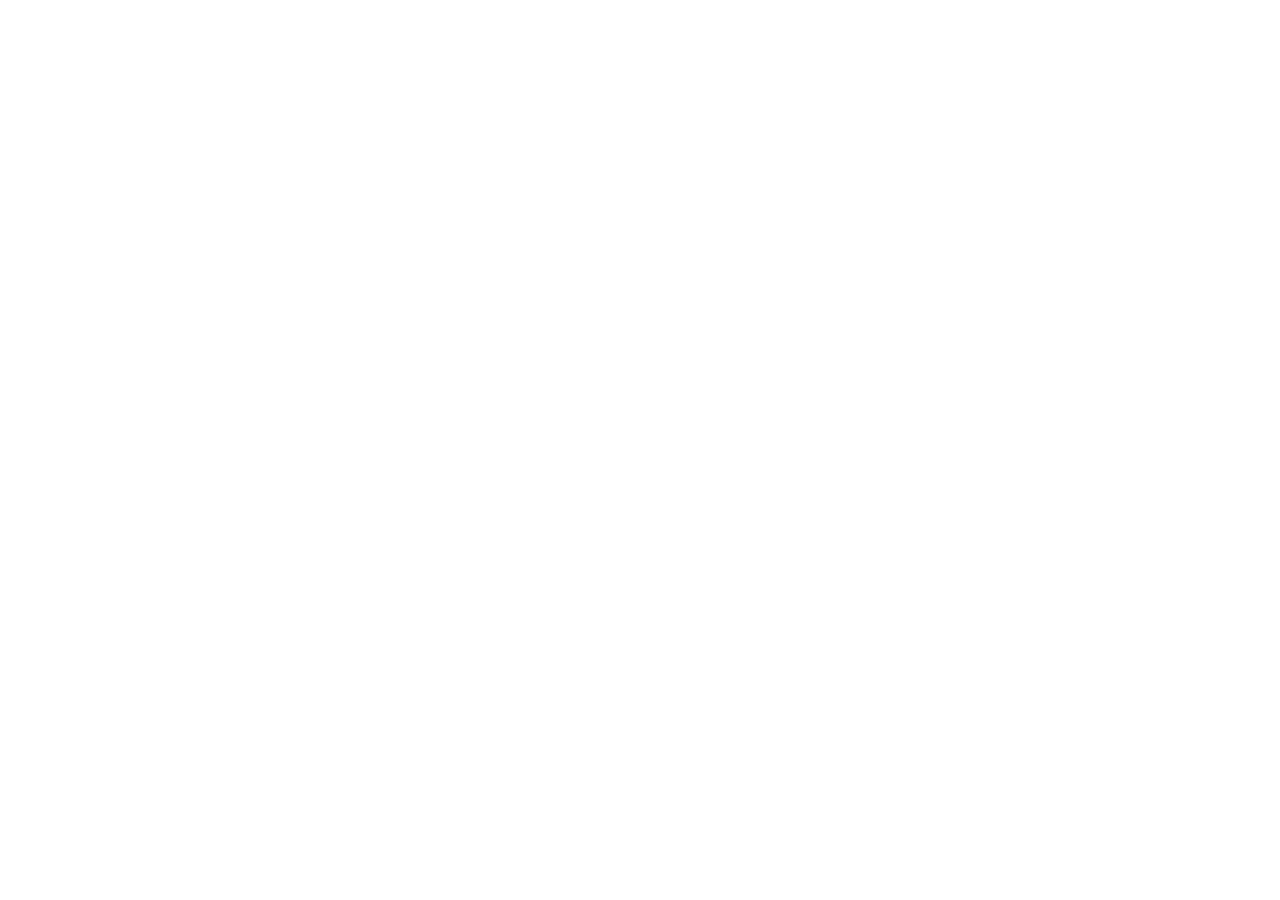
==== index.html @ 98192bcb "Redirect redpentools.customtools.app to https://apps.customtools.app/red-pen-tools/ Co-Authored-By: " ====
<!doctype html><html lang="en"><head><meta charset="utf-8"><meta name="viewport" content="width=device-width,initial-scale=1"><title>Red Pen Tools</title>
<script>(function(){var p=location.pathname.replace(/^\/+/,"");location.replace("https://apps.customtools.app/red-pen-tools/"+p+location.search+location.hash);})();</script>
<meta http-equiv="refresh" content="0; url=https://apps.customtools.app/red-pen-tools/"><link rel="canonical" href="https://apps.customtools.app/red-pen-tools/"></head>
<body style="font-family:-apple-system,system-ui,sans-serif;background:#0b0b10;color:#eee;padding:24px"><p>Red Pen Tools has moved to <a style="color:#7cf" href="https://apps.customtools.app/red-pen-tools/">https://apps.customtools.app/red-pen-tools/</a>.</p><p>Built by CustomTools.App &middot; customtools.app</p></body></html>
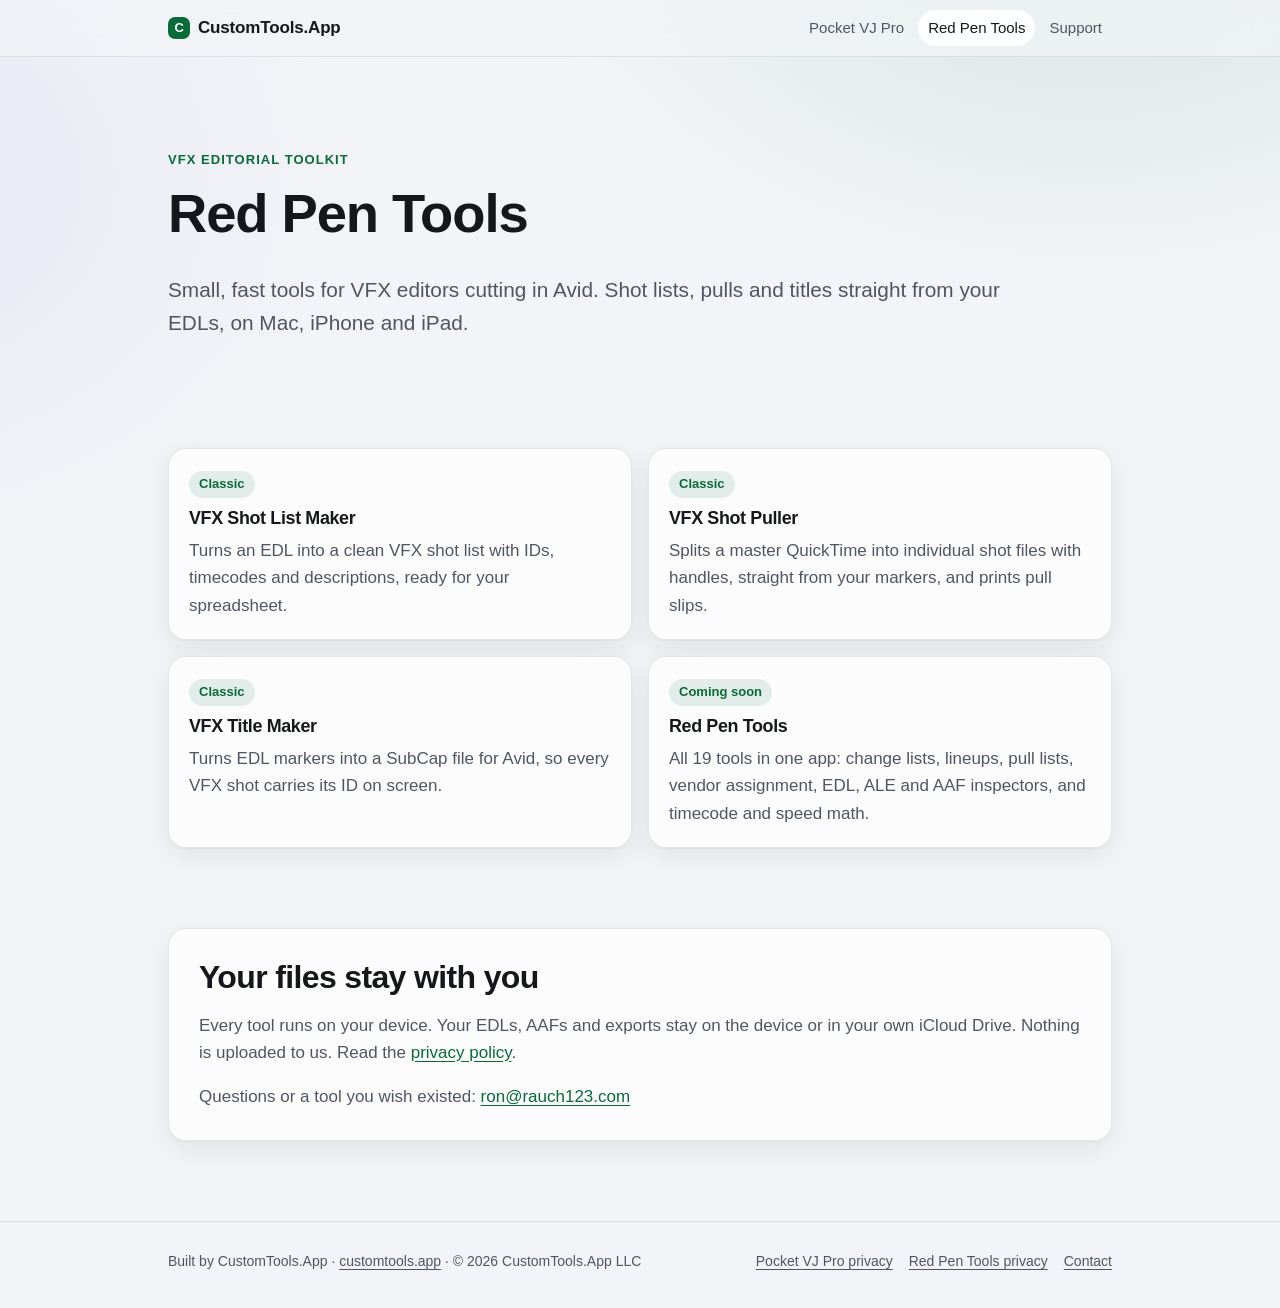
==== commit 12ca4be8: "Own site at redpentools.customtools.app (content moved from apps.customtools.app/red-pen-tools) Co-A" ====
--- a/index.html
+++ b/index.html
@@ -1,4 +1,70 @@
-<!doctype html><html lang="en"><head><meta charset="utf-8"><meta name="viewport" content="width=device-width,initial-scale=1"><title>Red Pen Tools</title>
-<script>(function(){var p=location.pathname.replace(/^\/+/,"");location.replace("https://apps.customtools.app/red-pen-tools/"+p+location.search+location.hash);})();</script>
-<meta http-equiv="refresh" content="0; url=https://apps.customtools.app/red-pen-tools/"><link rel="canonical" href="https://apps.customtools.app/red-pen-tools/"></head>
-<body style="font-family:-apple-system,system-ui,sans-serif;background:#0b0b10;color:#eee;padding:24px"><p>Red Pen Tools has moved to <a style="color:#7cf" href="https://apps.customtools.app/red-pen-tools/">https://apps.customtools.app/red-pen-tools/</a>.</p><p>Built by CustomTools.App &middot; customtools.app</p></body></html>
+<!doctype html>
+<html lang="en">
+<head>
+<meta charset="utf-8">
+<meta name="viewport" content="width=device-width, initial-scale=1, viewport-fit=cover">
+<title>Red Pen Tools · VFX editorial toolkit</title>
+<meta name="description" content="Red Pen Tools: VFX Shot List Maker, VFX Shot Puller, VFX Title Maker, and Red Pen Tools with all 19 tools for VFX editors working in Avid.">
+<link rel="canonical" href="https://redpentools.customtools.app/">
+<meta name="theme-color" content="#f3f4f7" media="(prefers-color-scheme: light)">
+<meta name="theme-color" content="#0b0c10" media="(prefers-color-scheme: dark)">
+<meta property="og:title" content="Red Pen Tools · VFX editorial toolkit">
+<meta property="og:description" content="Red Pen Tools: VFX Shot List Maker, VFX Shot Puller, VFX Title Maker, and Red Pen Tools with all 19 tools for VFX editors working in Avid.">
+<meta property="og:url" content="https://redpentools.customtools.app/">
+<meta property="og:type" content="website">
+<link rel="icon" href="assets/favicon.svg" type="image/svg+xml">
+<link rel="stylesheet" href="assets/site.css">
+</head>
+<body>
+<header class="site-header">
+  <div class="wrap">
+    <a class="brand" href="https://apps.customtools.app/"><span class="brand-mark" aria-hidden="true">C</span>CustomTools.App</a>
+    <nav class="site-nav" aria-label="Main">
+      <a href="https://pocketvjpro.customtools.app/">Pocket VJ Pro</a>
+      <a href="https://redpentools.customtools.app/" aria-current="page">Red Pen Tools</a>
+      <a href="https://apps.customtools.app/live-animation-studio/">Support</a>
+    </nav>
+  </div>
+</header>
+<main>
+
+<section class="hero">
+  <div class="wrap">
+    <span class="eyebrow">VFX editorial toolkit</span>
+    <h1>Red Pen Tools</h1>
+    <p class="lede">Small, fast tools for VFX editors cutting in Avid. Shot lists, pulls and titles straight from your EDLs, on Mac, iPhone and iPad.</p>
+  </div>
+</section>
+<section>
+  <div class="wrap">
+    <div class="grid-2">
+      <div class="card"><span class="pill">Classic</span><h3>VFX Shot List Maker</h3><p class="muted">Turns an EDL into a clean VFX shot list with IDs, timecodes and descriptions, ready for your spreadsheet.</p></div>
+      <div class="card"><span class="pill">Classic</span><h3>VFX Shot Puller</h3><p class="muted">Splits a master QuickTime into individual shot files with handles, straight from your markers, and prints pull slips.</p></div>
+      <div class="card"><span class="pill">Classic</span><h3>VFX Title Maker</h3><p class="muted">Turns EDL markers into a SubCap file for Avid, so every VFX shot carries its ID on screen.</p></div>
+      <div class="card"><span class="pill">Coming soon</span><h3>Red Pen Tools</h3><p class="muted">All 19 tools in one app: change lists, lineups, pull lists, vendor assignment, EDL, ALE and AAF inspectors, and timecode and speed math.</p></div>
+    </div>
+  </div>
+</section>
+<section>
+  <div class="wrap">
+    <div class="panel">
+      <h2>Your files stay with you</h2>
+      <p class="muted">Every tool runs on your device. Your EDLs, AAFs and exports stay on the device or in your own iCloud Drive. Nothing is uploaded to us. Read the <a href="privacy/">privacy policy</a>.</p>
+      <p class="muted" style="margin:0">Questions or a tool you wish existed: <a href="mailto:ron@rauch123.com">ron@rauch123.com</a></p>
+    </div>
+  </div>
+</section>
+
+</main>
+<footer class="site-footer">
+  <div class="wrap">
+    <p style="margin:0">Built by CustomTools.App · <a href="https://customtools.app/">customtools.app</a> · © 2026 CustomTools.App LLC</p>
+    <nav class="footer-links" aria-label="Footer">
+      <a href="https://pocketvjpro.customtools.app/privacy/">Pocket VJ Pro privacy</a>
+      <a href="https://redpentools.customtools.app/privacy/">Red Pen Tools privacy</a>
+      <a href="mailto:ron@rauch123.com">Contact</a>
+    </nav>
+  </div>
+</footer>
+</body>
+</html>
--- a/assets/site.css
+++ b/assets/site.css
@@ -0,0 +1,444 @@
+/* CustomTools.App site styles. One accent, glass surfaces, light and dark aware. */
+
+:root {
+  --bg: #f3f4f7;
+  --bg-glow-1: rgba(14, 122, 67, 0.12);
+  --bg-glow-2: rgba(90, 80, 220, 0.08);
+  --surface: rgba(255, 255, 255, 0.72);
+  --surface-strong: rgba(255, 255, 255, 0.9);
+  --border: rgba(20, 22, 26, 0.09);
+  --text: #15171b;
+  --muted: #4f5662;
+  --accent: #096b39;
+  --accent-ink: #ffffff;
+  --accent-soft: rgba(9, 107, 57, 0.1);
+  --shadow: 0 1px 2px rgba(0, 0, 0, 0.04), 0 8px 28px rgba(20, 30, 50, 0.08);
+  --radius: 18px;
+  --radius-sm: 12px;
+  color-scheme: light dark;
+}
+
+@media (prefers-color-scheme: dark) {
+  :root {
+    --bg: #0b0c10;
+    --bg-glow-1: rgba(61, 220, 132, 0.1);
+    --bg-glow-2: rgba(110, 90, 255, 0.1);
+    --surface: rgba(255, 255, 255, 0.055);
+    --surface-strong: rgba(255, 255, 255, 0.09);
+    --border: rgba(255, 255, 255, 0.1);
+    --text: #eef0f4;
+    --muted: #a6adb9;
+    --accent: #3ddc84;
+    --accent-ink: #052012;
+    --accent-soft: rgba(61, 220, 132, 0.12);
+    --shadow: 0 1px 2px rgba(0, 0, 0, 0.3), 0 12px 36px rgba(0, 0, 0, 0.35);
+  }
+}
+
+*, *::before, *::after { box-sizing: border-box; }
+
+html { -webkit-text-size-adjust: 100%; }
+
+body {
+  margin: 0;
+  min-height: 100vh;
+  background:
+    radial-gradient(60rem 40rem at 85% -10%, var(--bg-glow-1), transparent 60%),
+    radial-gradient(50rem 40rem at -10% 20%, var(--bg-glow-2), transparent 60%),
+    var(--bg);
+  background-attachment: fixed;
+  color: var(--text);
+  font: 17px/1.6 -apple-system, BlinkMacSystemFont, "SF Pro Text", "Segoe UI", Roboto, "Helvetica Neue", Arial, sans-serif;
+  -webkit-font-smoothing: antialiased;
+  overflow-x: hidden;
+  display: flex;
+  flex-direction: column;
+}
+
+main { flex: 1; }
+
+img { max-width: 100%; height: auto; display: block; }
+
+a { color: var(--accent); text-underline-offset: 3px; }
+a:hover { text-decoration-thickness: 2px; }
+
+a:focus-visible, summary:focus-visible, .btn:focus-visible {
+  outline: 3px solid var(--accent);
+  outline-offset: 3px;
+  border-radius: 8px;
+}
+
+.wrap {
+  width: 100%;
+  max-width: 1000px;
+  margin: 0 auto;
+  padding: 0 16px;
+}
+
+@media (min-width: 720px) { .wrap { padding: 0 28px; } }
+
+/* Header */
+.site-header {
+  position: sticky;
+  top: 0;
+  z-index: 10;
+  background: color-mix(in srgb, var(--bg) 70%, transparent);
+  -webkit-backdrop-filter: blur(18px) saturate(150%);
+  backdrop-filter: blur(18px) saturate(150%);
+  border-bottom: 1px solid var(--border);
+}
+
+.site-header .wrap {
+  display: flex;
+  align-items: center;
+  justify-content: space-between;
+  gap: 12px;
+  min-height: 56px;
+  flex-wrap: wrap;
+}
+
+.brand {
+  font-weight: 700;
+  letter-spacing: -0.01em;
+  color: var(--text);
+  text-decoration: none;
+  display: inline-flex;
+  align-items: center;
+  gap: 8px;
+}
+
+.brand-mark {
+  width: 22px;
+  height: 22px;
+  border-radius: 7px;
+  background: var(--accent);
+  display: inline-grid;
+  place-items: center;
+  color: var(--accent-ink);
+  font-size: 13px;
+  font-weight: 800;
+}
+
+.site-nav { display: flex; gap: 4px; flex-wrap: wrap; }
+
+.site-nav a {
+  color: var(--muted);
+  text-decoration: none;
+  font-size: 15px;
+  padding: 6px 10px;
+  border-radius: 999px;
+}
+
+.site-nav a:hover, .site-nav a[aria-current="page"] {
+  color: var(--text);
+  background: var(--surface-strong);
+}
+
+/* Type */
+h1, h2, h3 { line-height: 1.15; letter-spacing: -0.02em; margin: 0 0 0.5em; }
+h1 { font-size: clamp(2.1rem, 6vw, 3.4rem); font-weight: 800; }
+h2 { font-size: clamp(1.5rem, 3.6vw, 2rem); font-weight: 750; margin-top: 0; }
+h3 { font-size: 1.12rem; font-weight: 700; }
+p { margin: 0 0 1em; }
+
+.eyebrow {
+  display: inline-block;
+  font-size: 13px;
+  font-weight: 650;
+  letter-spacing: 0.08em;
+  text-transform: uppercase;
+  color: var(--accent);
+  margin-bottom: 12px;
+}
+
+.lede { font-size: clamp(1.1rem, 2.4vw, 1.3rem); color: var(--muted); max-width: 40em; }
+.muted { color: var(--muted); }
+.small { font-size: 15px; }
+
+/* Sections */
+.hero { padding: 56px 0 32px; }
+@media (min-width: 720px) { .hero { padding: 88px 0 48px; } }
+
+section { padding: 28px 0; }
+@media (min-width: 720px) { section { padding: 40px 0; } }
+
+/* Glass surfaces */
+.card, .panel {
+  background: var(--surface);
+  border: 1px solid var(--border);
+  border-radius: var(--radius);
+  box-shadow: var(--shadow);
+  -webkit-backdrop-filter: blur(20px) saturate(140%);
+  backdrop-filter: blur(20px) saturate(140%);
+}
+
+.panel { padding: 22px; }
+@media (min-width: 720px) { .panel { padding: 30px; } }
+
+.grid {
+  display: grid;
+  gap: 16px;
+  grid-template-columns: repeat(auto-fit, minmax(min(100%, 240px), 1fr));
+}
+
+.grid-2 {
+  display: grid;
+  gap: 16px;
+  grid-template-columns: repeat(auto-fit, minmax(min(100%, 320px), 1fr));
+}
+
+.card { padding: 20px; }
+.card p:last-child { margin-bottom: 0; }
+
+.card-link {
+  display: flex;
+  flex-direction: column;
+  color: inherit;
+  text-decoration: none;
+  overflow: hidden;
+  padding: 0;
+  transition: transform 0.2s ease, border-color 0.2s ease;
+}
+
+.card-link:hover { transform: translateY(-2px); border-color: color-mix(in srgb, var(--accent) 45%, var(--border)); }
+
+.card-link .card-media {
+  aspect-ratio: 16 / 9;
+  overflow: hidden;
+  background: #000;
+}
+
+.card-link .card-media img { width: 100%; height: 100%; object-fit: cover; }
+
+.card-link .card-body { padding: 20px; }
+.card-link .more { color: var(--accent); font-weight: 650; font-size: 15px; }
+
+.card-media.rpt {
+  display: grid;
+  place-items: center;
+  background:
+    linear-gradient(135deg, #1b2440, #0f1424);
+  color: #f2f4f8;
+}
+
+.rpt-glyph {
+  font: 700 15px/1.4 ui-monospace, "SF Mono", Menlo, monospace;
+  text-align: left;
+  padding: 16px;
+  opacity: 0.92;
+}
+
+.rpt-glyph .hl { color: #ff5c5c; }
+
+/* Buttons */
+.actions { display: flex; flex-wrap: wrap; gap: 10px; margin-top: 22px; align-items: center; }
+
+.btn {
+  display: inline-flex;
+  align-items: center;
+  justify-content: center;
+  gap: 8px;
+  min-height: 46px;
+  padding: 0 20px;
+  border-radius: 999px;
+  font-weight: 650;
+  font-size: 16px;
+  text-decoration: none;
+  border: 1px solid transparent;
+}
+
+.btn-primary { background: var(--accent); color: var(--accent-ink); }
+.btn-primary:hover { filter: brightness(1.06); }
+
+.btn-ghost {
+  background: var(--surface-strong);
+  border-color: var(--border);
+  color: var(--text);
+}
+
+.badge-soon {
+  display: inline-flex;
+  align-items: center;
+  min-height: 46px;
+  padding: 0 18px;
+  border-radius: 999px;
+  border: 1px dashed var(--border);
+  color: var(--muted);
+  font-size: 15px;
+}
+
+.pill {
+  display: inline-block;
+  font-size: 13px;
+  font-weight: 650;
+  padding: 3px 10px;
+  border-radius: 999px;
+  background: var(--accent-soft);
+  color: var(--accent);
+  margin-bottom: 10px;
+}
+
+/* Device frames */
+.phones {
+  display: grid;
+  grid-template-columns: repeat(3, 1fr);
+  gap: clamp(10px, 3vw, 28px);
+  max-width: 760px;
+  margin: 8px auto 0;
+}
+
+.phone {
+  border-radius: clamp(18px, 4vw, 38px);
+  padding: clamp(4px, 0.8vw, 8px);
+  background: linear-gradient(160deg, #3a3d45, #121317);
+  box-shadow: var(--shadow);
+}
+
+.phone:nth-child(2) { transform: translateY(-14px); }
+
+.phone img {
+  border-radius: clamp(14px, 3.4vw, 31px);
+  width: 100%;
+  aspect-ratio: 1320 / 2868;
+  object-fit: cover;
+  background: #000;
+}
+
+.tablet {
+  border-radius: 28px;
+  padding: 10px;
+  background: linear-gradient(160deg, #3a3d45, #121317);
+  box-shadow: var(--shadow);
+  max-width: 520px;
+  margin: 0 auto;
+}
+
+.tablet img { border-radius: 20px; width: 100%; aspect-ratio: 840 / 1120; object-fit: cover; }
+
+.split {
+  display: grid;
+  gap: 28px;
+  align-items: center;
+  grid-template-columns: 1fr;
+}
+
+@media (min-width: 820px) { .split { grid-template-columns: 1.1fr 1fr; } }
+
+/* Lists */
+.check-list { list-style: none; padding: 0; margin: 0; display: grid; gap: 12px; }
+.check-list li { padding-left: 30px; position: relative; }
+.check-list li::before {
+  content: "";
+  position: absolute;
+  left: 4px;
+  top: 0.55em;
+  width: 12px;
+  height: 7px;
+  border-left: 2.5px solid var(--accent);
+  border-bottom: 2.5px solid var(--accent);
+  transform: rotate(-45deg);
+}
+
+.steps { counter-reset: step; list-style: none; padding: 0; margin: 0; display: grid; gap: 14px; }
+.steps li { counter-increment: step; padding-left: 44px; position: relative; }
+.steps li::before {
+  content: counter(step);
+  position: absolute;
+  left: 0;
+  top: 0;
+  width: 30px;
+  height: 30px;
+  border-radius: 10px;
+  background: var(--accent-soft);
+  color: var(--accent);
+  font-weight: 750;
+  display: grid;
+  place-items: center;
+  font-size: 15px;
+}
+
+/* FAQ */
+.faq { display: grid; gap: 10px; }
+
+.faq details {
+  background: var(--surface);
+  border: 1px solid var(--border);
+  border-radius: var(--radius-sm);
+  padding: 0 18px;
+  -webkit-backdrop-filter: blur(16px);
+  backdrop-filter: blur(16px);
+}
+
+.faq summary {
+  cursor: pointer;
+  list-style: none;
+  font-weight: 650;
+  padding: 16px 28px 16px 0;
+  position: relative;
+}
+
+.faq summary::-webkit-details-marker { display: none; }
+
+.faq summary::after {
+  content: "+";
+  position: absolute;
+  right: 0;
+  top: 50%;
+  transform: translateY(-50%);
+  color: var(--accent);
+  font-size: 22px;
+  font-weight: 500;
+}
+
+.faq details[open] summary::after { content: "\2212"; }
+.faq details > div { padding: 0 0 16px; color: var(--muted); }
+.faq details > div p:last-child { margin-bottom: 0; }
+
+.notice {
+  border-left: 3px solid var(--accent);
+  padding: 14px 18px;
+  background: var(--accent-soft);
+  border-radius: 0 var(--radius-sm) var(--radius-sm) 0;
+}
+
+/* Long-form text (privacy, support) */
+.prose { max-width: 44em; }
+.prose h2 { font-size: 1.35rem; margin-top: 1.8em; }
+.prose h2:first-child { margin-top: 0; }
+.prose ul { padding-left: 1.2em; }
+.prose li { margin-bottom: 0.4em; }
+.prose strong { color: var(--text); }
+
+.meta { color: var(--muted); font-size: 15px; }
+
+/* Footer */
+.site-footer {
+  border-top: 1px solid var(--border);
+  margin-top: 40px;
+  padding: 28px 0 36px;
+  color: var(--muted);
+  font-size: 14px;
+}
+
+.site-footer .wrap { display: flex; flex-wrap: wrap; gap: 10px 24px; justify-content: space-between; }
+.site-footer a { color: var(--muted); }
+.footer-links { display: flex; flex-wrap: wrap; gap: 6px 16px; }
+
+@media (prefers-reduced-motion: reduce) {
+  .card-link { transition: none; }
+  .card-link:hover { transform: none; }
+}
+
+/* App title block (product pages) */
+.app-title { display: flex; align-items: center; gap: 14px; margin-bottom: 22px; }
+.app-title .app-icon {
+  width: 56px;
+  height: 56px;
+  border-radius: 14px;
+  object-fit: cover;
+  object-position: center 45%;
+  border: 1px solid var(--border);
+  box-shadow: var(--shadow);
+}
+.app-title strong { display: block; font-size: 1.2rem; letter-spacing: -0.01em; }
+.app-title span { display: block; color: var(--muted); font-size: 15px; }
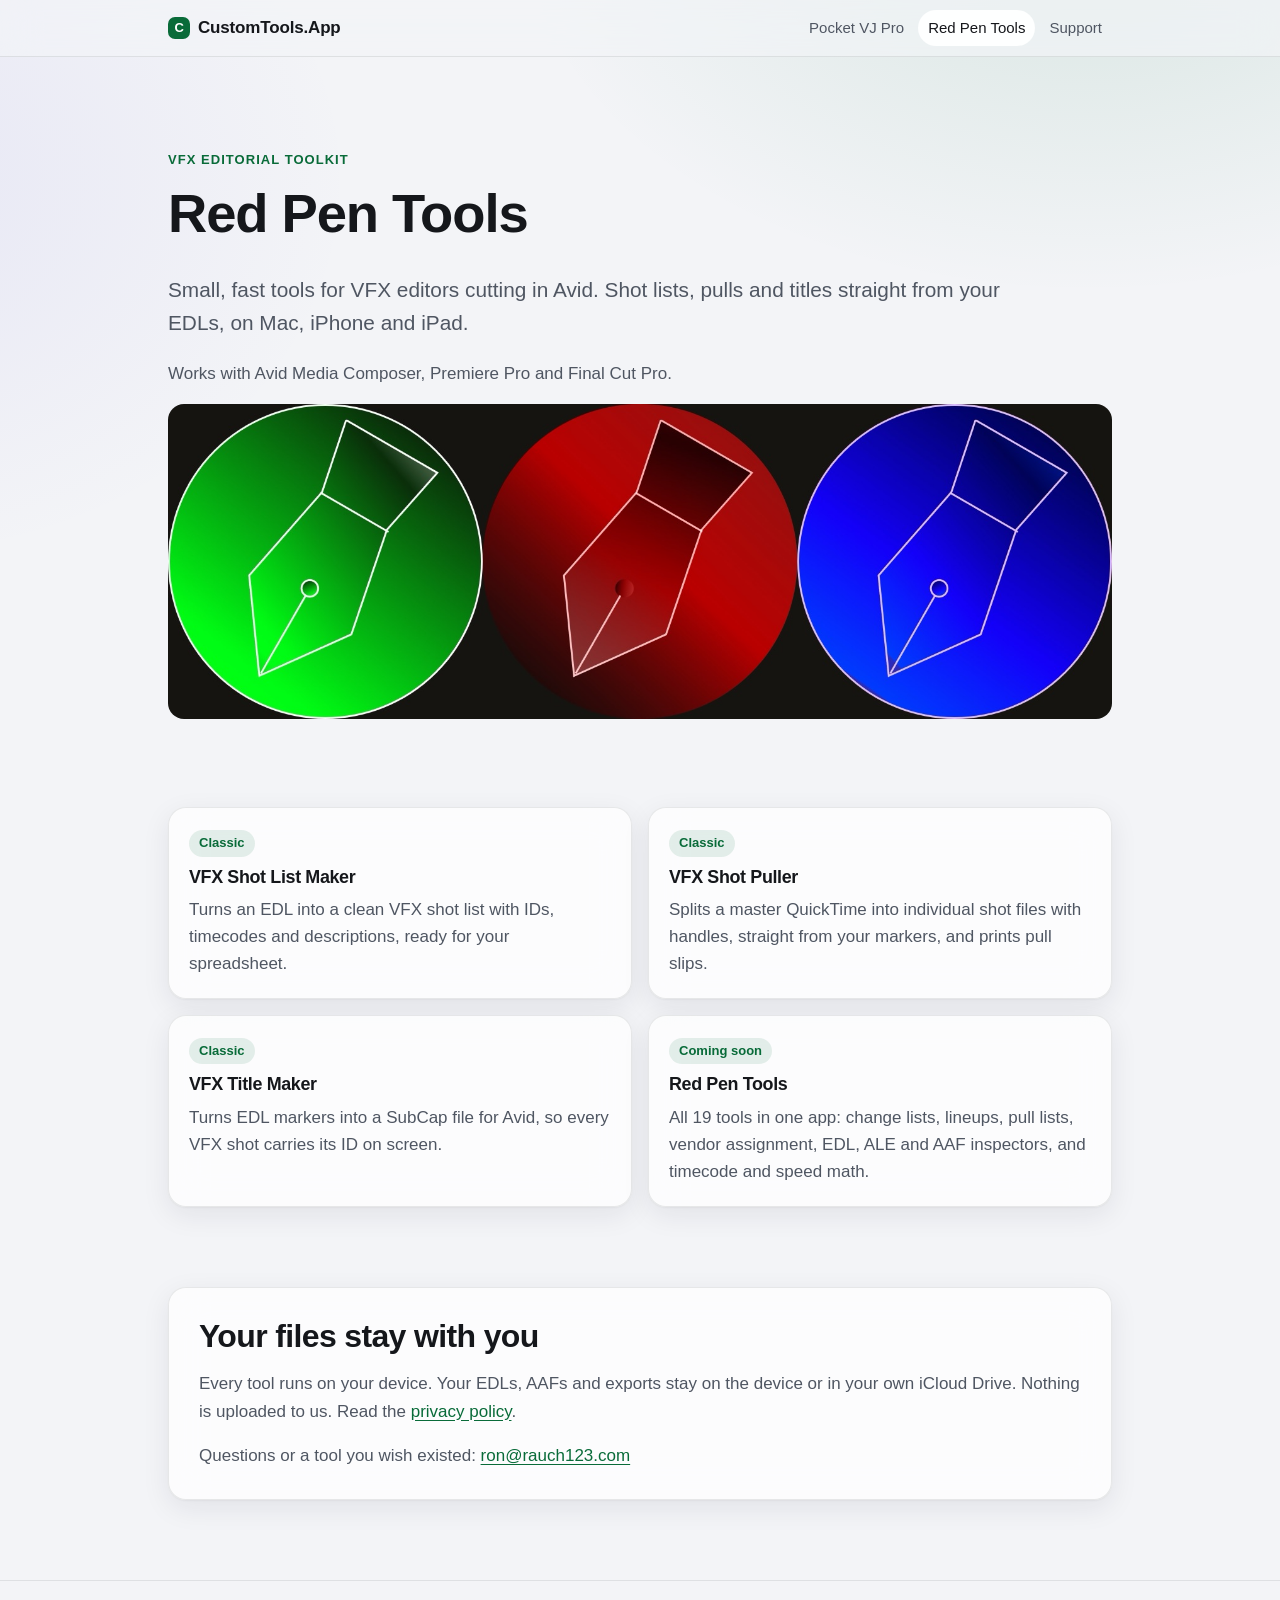
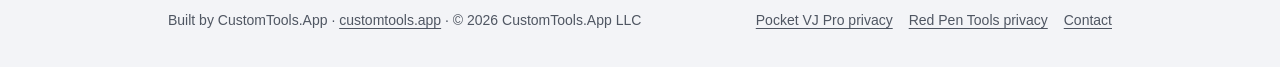
==== commit e14f7c32: "Bring over the Red Pen Tools pen marks and NLE line from the old Wix site Co-Authored-By: Claude Opu" ====
--- a/index.html
+++ b/index.html
@@ -12,7 +12,8 @@
 <meta property="og:description" content="Red Pen Tools: VFX Shot List Maker, VFX Shot Puller, VFX Title Maker, and Red Pen Tools with all 19 tools for VFX editors working in Avid.">
 <meta property="og:url" content="https://redpentools.customtools.app/">
 <meta property="og:type" content="website">
-<link rel="icon" href="assets/favicon.svg" type="image/svg+xml">
+<link rel="icon" href="assets/img/rpt-pen-256.png" type="image/png">
+<link rel="apple-touch-icon" href="apple-touch-icon.png">
 <link rel="stylesheet" href="assets/site.css">
 </head>
 <body>
@@ -33,6 +34,8 @@
     <span class="eyebrow">VFX editorial toolkit</span>
     <h1>Red Pen Tools</h1>
     <p class="lede">Small, fast tools for VFX editors cutting in Avid. Shot lists, pulls and titles straight from your EDLs, on Mac, iPhone and iPad.</p>
+    <p class="muted">Works with Avid Media Composer, Premiere Pro and Final Cut Pro.</p>
+    <img src="assets/img/rpt-pens.jpg" alt="The Red Pen Tools pen marks in green, red and blue" width="1500" height="500" style="width:100%;height:auto;border-radius:16px;margin-top:16px">
   </div>
 </section>
 <section>
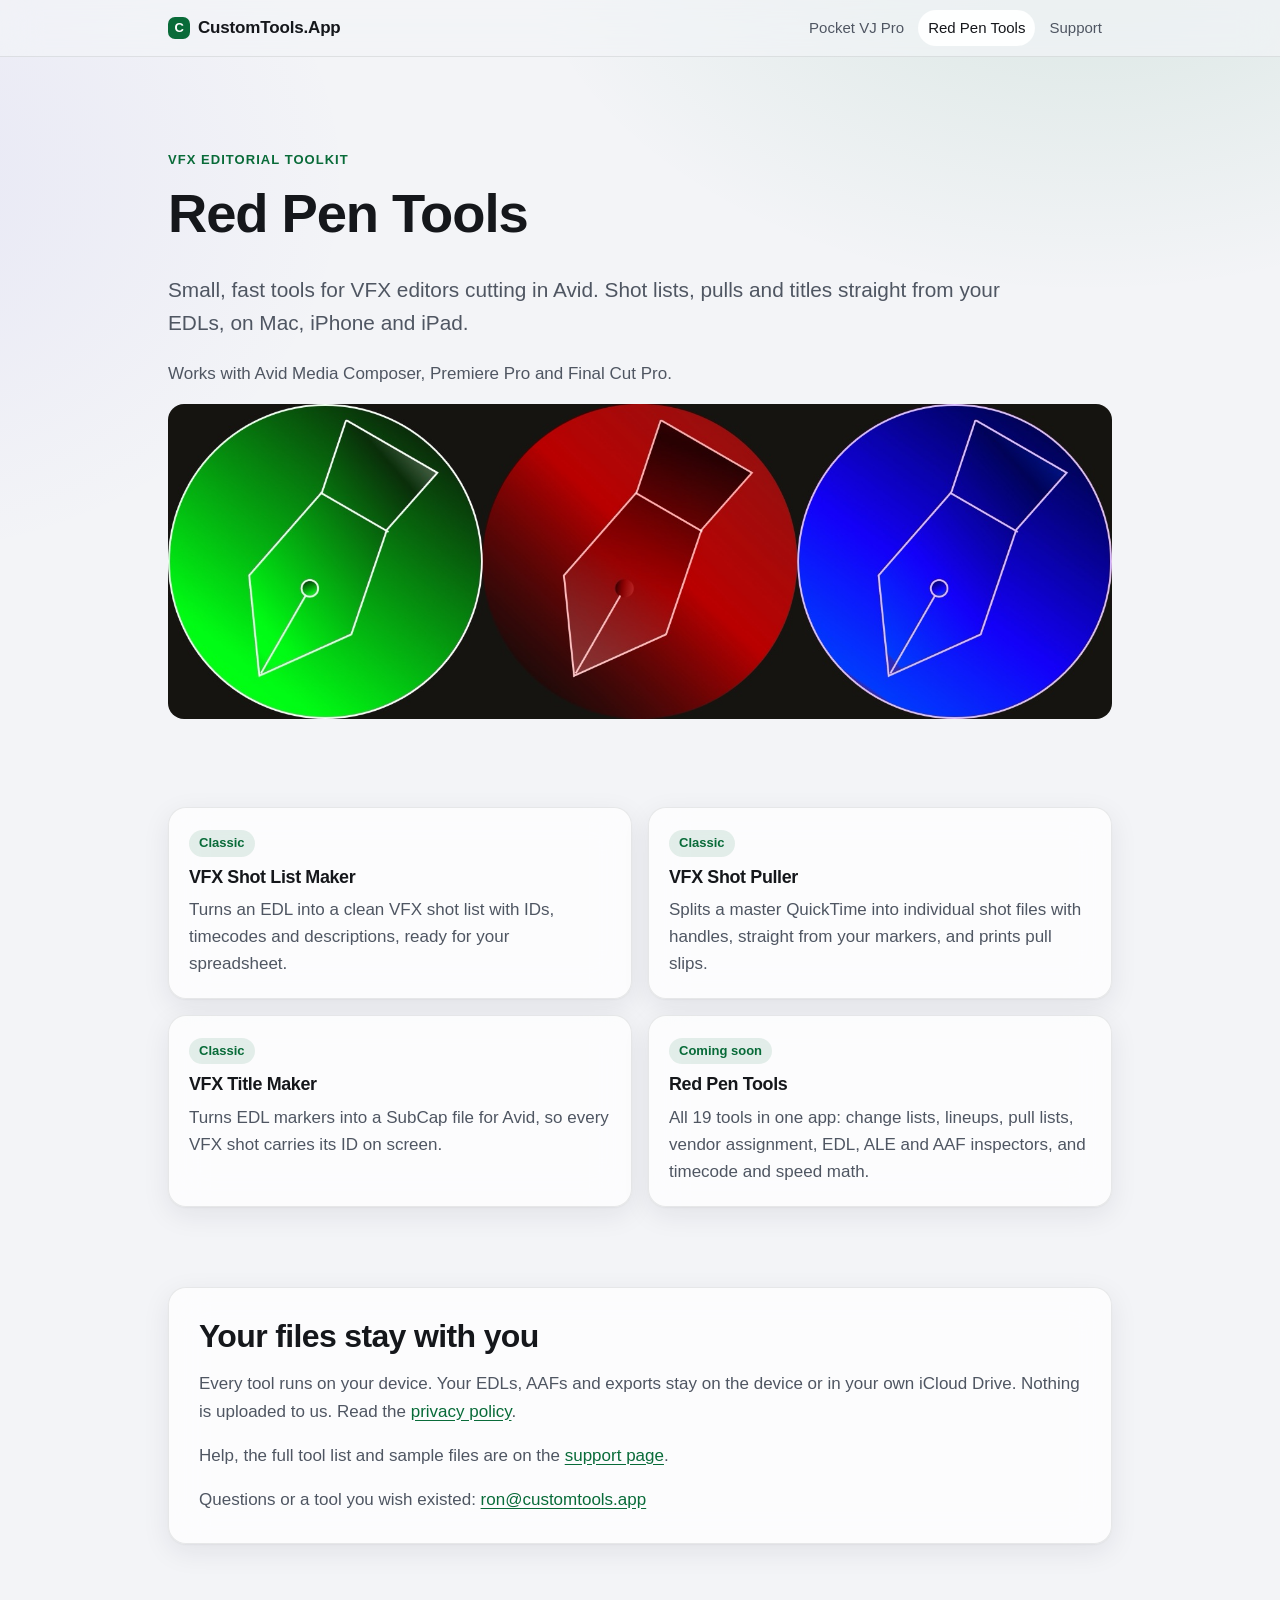
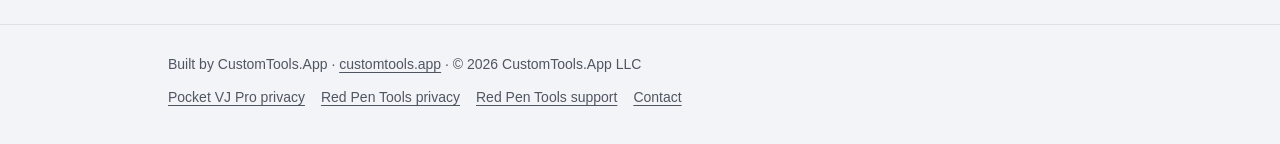
==== commit 84b8a9a4: "Add /support/ page with sample files; contact email to ron@customtools.app - New support page: get h" ====
--- a/index.html
+++ b/index.html
@@ -53,7 +53,8 @@
     <div class="panel">
       <h2>Your files stay with you</h2>
       <p class="muted">Every tool runs on your device. Your EDLs, AAFs and exports stay on the device or in your own iCloud Drive. Nothing is uploaded to us. Read the <a href="privacy/">privacy policy</a>.</p>
-      <p class="muted" style="margin:0">Questions or a tool you wish existed: <a href="mailto:ron@rauch123.com">ron@rauch123.com</a></p>
+      <p class="muted">Help, the full tool list and sample files are on the <a href="support/">support page</a>.</p>
+      <p class="muted" style="margin:0">Questions or a tool you wish existed: <a href="mailto:ron@customtools.app">ron@customtools.app</a></p>
     </div>
   </div>
 </section>
@@ -65,7 +66,8 @@
     <nav class="footer-links" aria-label="Footer">
       <a href="https://pocketvjpro.customtools.app/privacy/">Pocket VJ Pro privacy</a>
       <a href="https://redpentools.customtools.app/privacy/">Red Pen Tools privacy</a>
-      <a href="mailto:ron@rauch123.com">Contact</a>
+      <a href="https://redpentools.customtools.app/support/">Red Pen Tools support</a>
+      <a href="mailto:ron@customtools.app">Contact</a>
     </nav>
   </div>
 </footer>
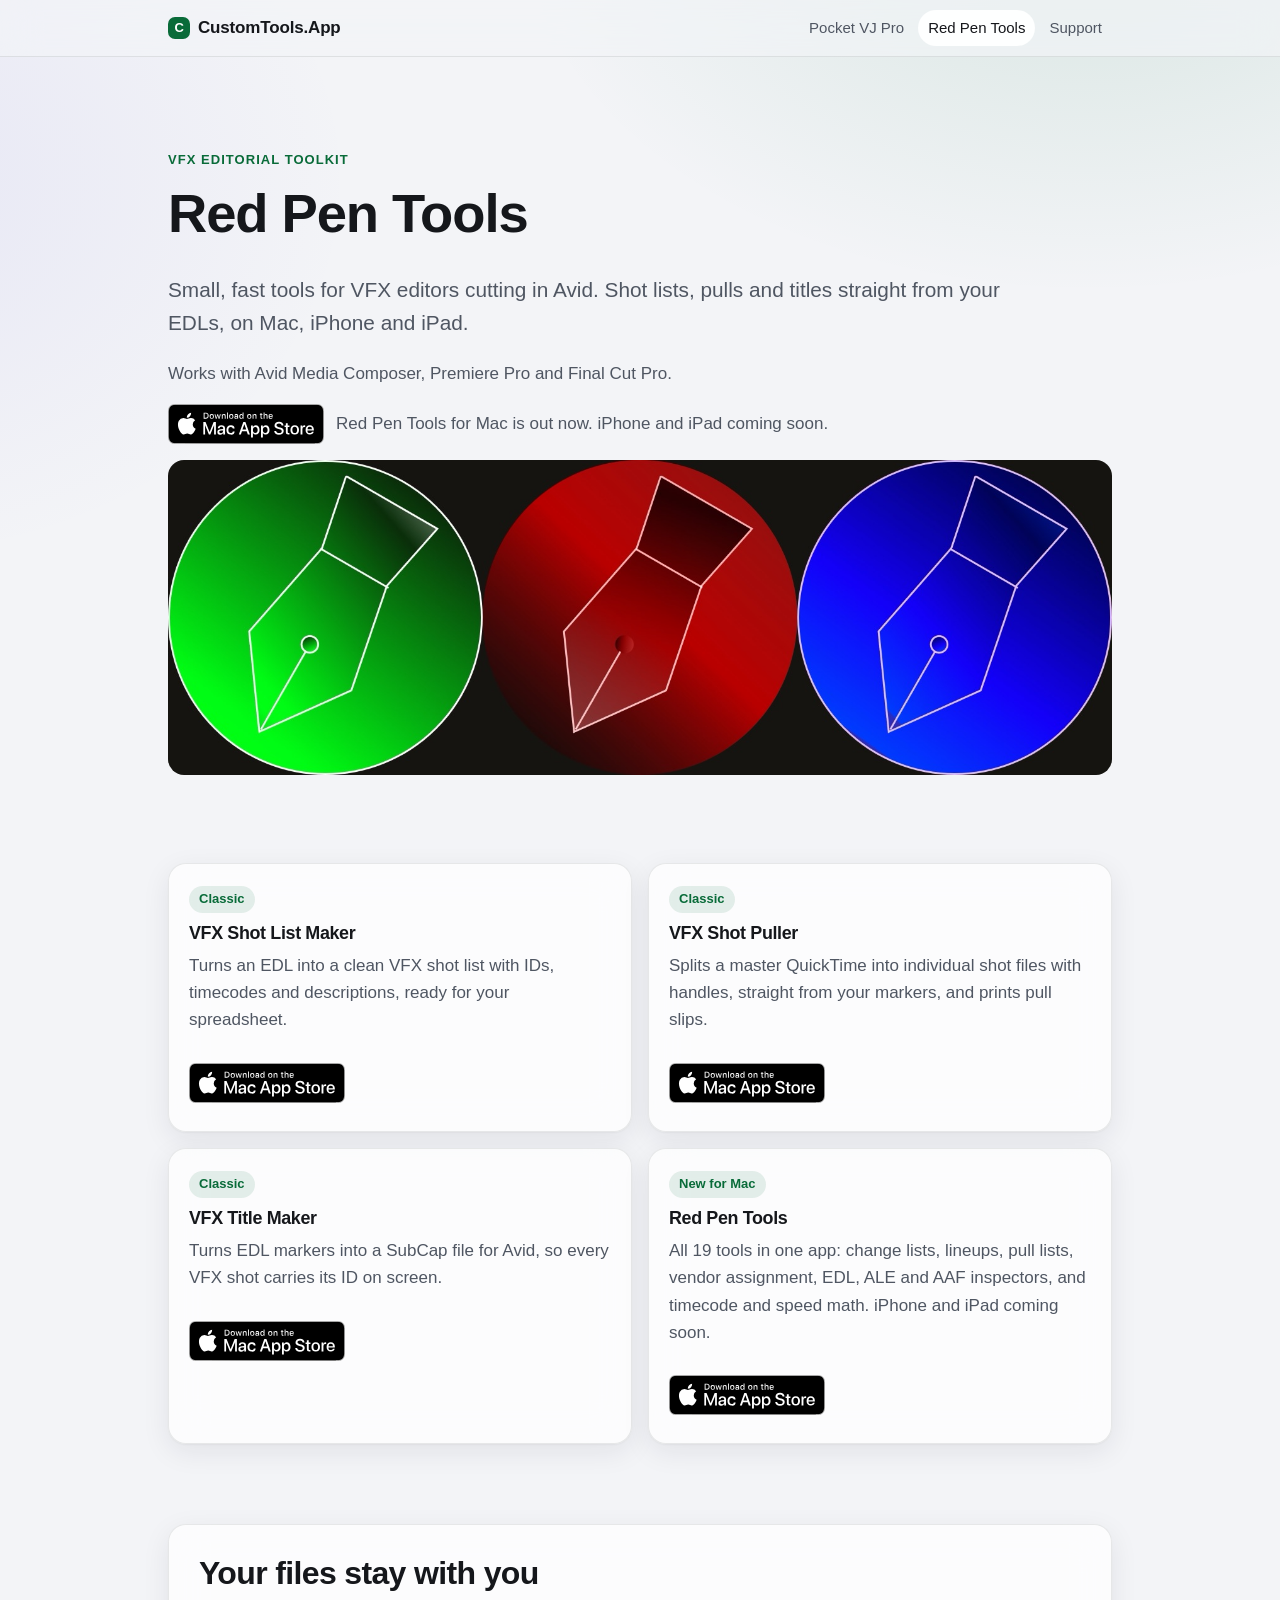
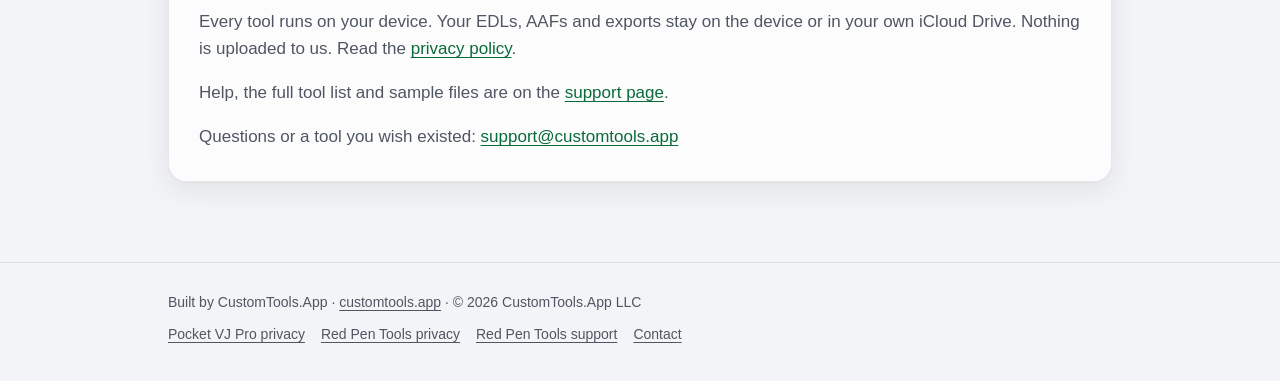
==== commit 4ef7aad1: "Red Pen Tools is out for Mac: Mac App Store badges for all four apps; contact support@customtools.ap" ====
--- a/index.html
+++ b/index.html
@@ -23,7 +23,7 @@
     <nav class="site-nav" aria-label="Main">
       <a href="https://pocketvjpro.customtools.app/">Pocket VJ Pro</a>
       <a href="https://redpentools.customtools.app/" aria-current="page">Red Pen Tools</a>
-      <a href="https://apps.customtools.app/live-animation-studio/">Support</a>
+      <a href="/support/">Support</a>
     </nav>
   </div>
 </header>
@@ -35,16 +35,17 @@
     <h1>Red Pen Tools</h1>
     <p class="lede">Small, fast tools for VFX editors cutting in Avid. Shot lists, pulls and titles straight from your EDLs, on Mac, iPhone and iPad.</p>
     <p class="muted">Works with Avid Media Composer, Premiere Pro and Final Cut Pro.</p>
+    <div class="store-badge-row"><a class="store-badge" href="https://apps.apple.com/us/app/red-pen-tools/id6825196870" aria-label="Download Red Pen Tools on the Mac App Store"><picture><source srcset="assets/img/mac-app-store-badge-white.svg" media="(prefers-color-scheme: dark)"><img src="assets/img/mac-app-store-badge-black.svg" alt="Download on the Mac App Store" width="156" height="40"></picture></a><span class="muted">Red Pen Tools for Mac is out now. iPhone and iPad coming soon.</span></div>
     <img src="assets/img/rpt-pens.jpg" alt="The Red Pen Tools pen marks in green, red and blue" width="1500" height="500" style="width:100%;height:auto;border-radius:16px;margin-top:16px">
   </div>
 </section>
 <section>
   <div class="wrap">
     <div class="grid-2">
-      <div class="card"><span class="pill">Classic</span><h3>VFX Shot List Maker</h3><p class="muted">Turns an EDL into a clean VFX shot list with IDs, timecodes and descriptions, ready for your spreadsheet.</p></div>
-      <div class="card"><span class="pill">Classic</span><h3>VFX Shot Puller</h3><p class="muted">Splits a master QuickTime into individual shot files with handles, straight from your markers, and prints pull slips.</p></div>
-      <div class="card"><span class="pill">Classic</span><h3>VFX Title Maker</h3><p class="muted">Turns EDL markers into a SubCap file for Avid, so every VFX shot carries its ID on screen.</p></div>
-      <div class="card"><span class="pill">Coming soon</span><h3>Red Pen Tools</h3><p class="muted">All 19 tools in one app: change lists, lineups, pull lists, vendor assignment, EDL, ALE and AAF inspectors, and timecode and speed math.</p></div>
+      <div class="card"><span class="pill">Classic</span><h3>VFX Shot List Maker</h3><p class="muted">Turns an EDL into a clean VFX shot list with IDs, timecodes and descriptions, ready for your spreadsheet.</p><a class="store-badge" href="https://apps.apple.com/us/app/vfx-shot-list-maker/id1511198302" aria-label="Download VFX Shot List Maker on the Mac App Store"><picture><source srcset="assets/img/mac-app-store-badge-white.svg" media="(prefers-color-scheme: dark)"><img src="assets/img/mac-app-store-badge-black.svg" alt="Download on the Mac App Store" width="156" height="40"></picture></a></div>
+      <div class="card"><span class="pill">Classic</span><h3>VFX Shot Puller</h3><p class="muted">Splits a master QuickTime into individual shot files with handles, straight from your markers, and prints pull slips.</p><a class="store-badge" href="https://apps.apple.com/us/app/vfx-shot-puller/id1511198558" aria-label="Download VFX Shot Puller on the Mac App Store"><picture><source srcset="assets/img/mac-app-store-badge-white.svg" media="(prefers-color-scheme: dark)"><img src="assets/img/mac-app-store-badge-black.svg" alt="Download on the Mac App Store" width="156" height="40"></picture></a></div>
+      <div class="card"><span class="pill">Classic</span><h3>VFX Title Maker</h3><p class="muted">Turns EDL markers into a SubCap file for Avid, so every VFX shot carries its ID on screen.</p><a class="store-badge" href="https://apps.apple.com/us/app/vfx-title-maker/id1511198381" aria-label="Download VFX Title Maker on the Mac App Store"><picture><source srcset="assets/img/mac-app-store-badge-white.svg" media="(prefers-color-scheme: dark)"><img src="assets/img/mac-app-store-badge-black.svg" alt="Download on the Mac App Store" width="156" height="40"></picture></a></div>
+      <div class="card"><span class="pill">New for Mac</span><h3>Red Pen Tools</h3><p class="muted">All 19 tools in one app: change lists, lineups, pull lists, vendor assignment, EDL, ALE and AAF inspectors, and timecode and speed math. iPhone and iPad coming soon.</p><a class="store-badge" href="https://apps.apple.com/us/app/red-pen-tools/id6825196870" aria-label="Download Red Pen Tools on the Mac App Store"><picture><source srcset="assets/img/mac-app-store-badge-white.svg" media="(prefers-color-scheme: dark)"><img src="assets/img/mac-app-store-badge-black.svg" alt="Download on the Mac App Store" width="156" height="40"></picture></a></div>
     </div>
   </div>
 </section>
@@ -54,7 +55,7 @@
       <h2>Your files stay with you</h2>
       <p class="muted">Every tool runs on your device. Your EDLs, AAFs and exports stay on the device or in your own iCloud Drive. Nothing is uploaded to us. Read the <a href="privacy/">privacy policy</a>.</p>
       <p class="muted">Help, the full tool list and sample files are on the <a href="support/">support page</a>.</p>
-      <p class="muted" style="margin:0">Questions or a tool you wish existed: <a href="mailto:ron@customtools.app">ron@customtools.app</a></p>
+      <p class="muted" style="margin:0">Questions or a tool you wish existed: <a href="mailto:support@customtools.app">support@customtools.app</a></p>
     </div>
   </div>
 </section>
@@ -67,7 +68,7 @@
       <a href="https://pocketvjpro.customtools.app/privacy/">Pocket VJ Pro privacy</a>
       <a href="https://redpentools.customtools.app/privacy/">Red Pen Tools privacy</a>
       <a href="https://redpentools.customtools.app/support/">Red Pen Tools support</a>
-      <a href="mailto:ron@customtools.app">Contact</a>
+      <a href="mailto:support@customtools.app">Contact</a>
     </nav>
   </div>
 </footer>
--- a/assets/site.css
+++ b/assets/site.css
@@ -442,3 +442,11 @@
 }
 .app-title strong { display: block; font-size: 1.2rem; letter-spacing: -0.01em; }
 .app-title span { display: block; color: var(--muted); font-size: 15px; }
+
+/* Official Apple "Download on the Mac App Store" badge: black on light, white on dark (via <picture>) */
+.store-badge{display:inline-block;line-height:0;border-radius:8px}
+.store-badge img{height:40px;width:auto;display:block}
+.store-badge-row{display:flex;flex-wrap:wrap;align-items:center;gap:12px;margin-top:12px}
+.card .store-badge{margin-top:12px}
+.store-list .store-badge{vertical-align:middle;margin-left:6px}
+.store-list .store-badge img{height:32px}
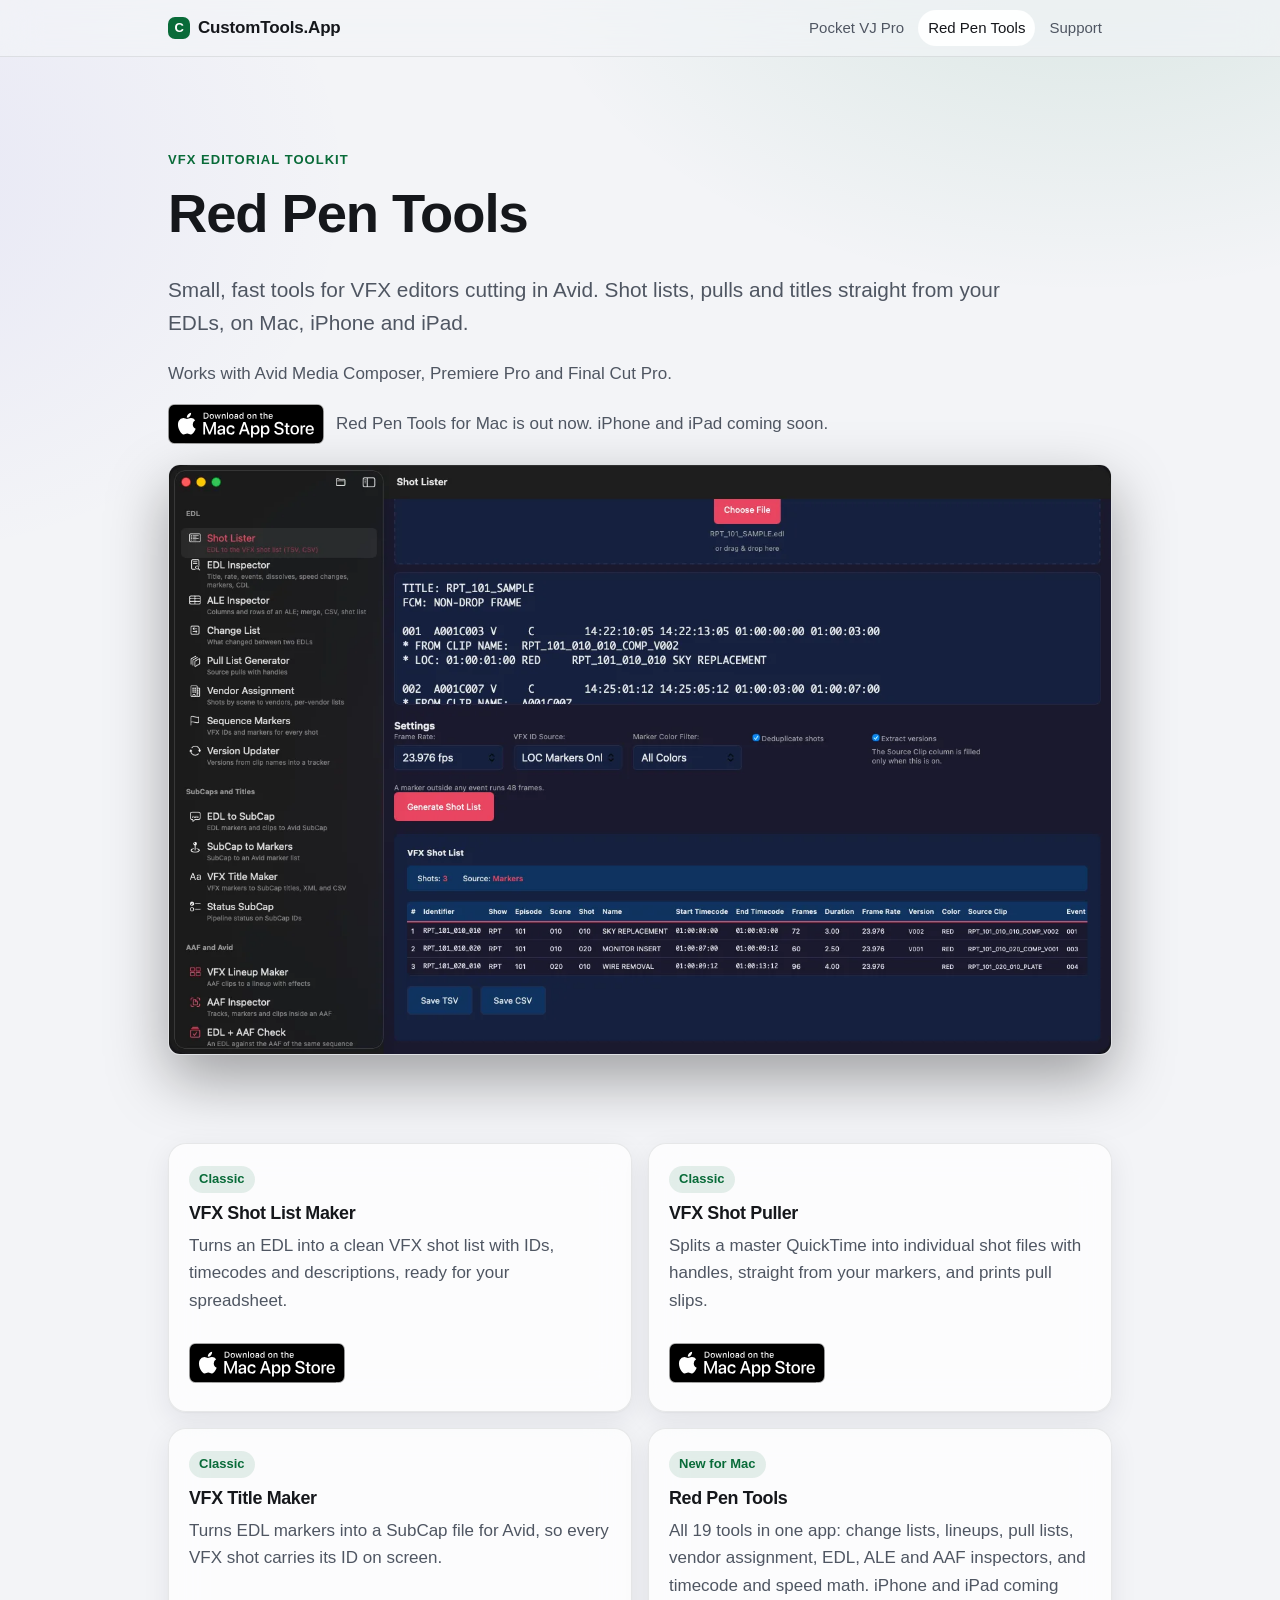
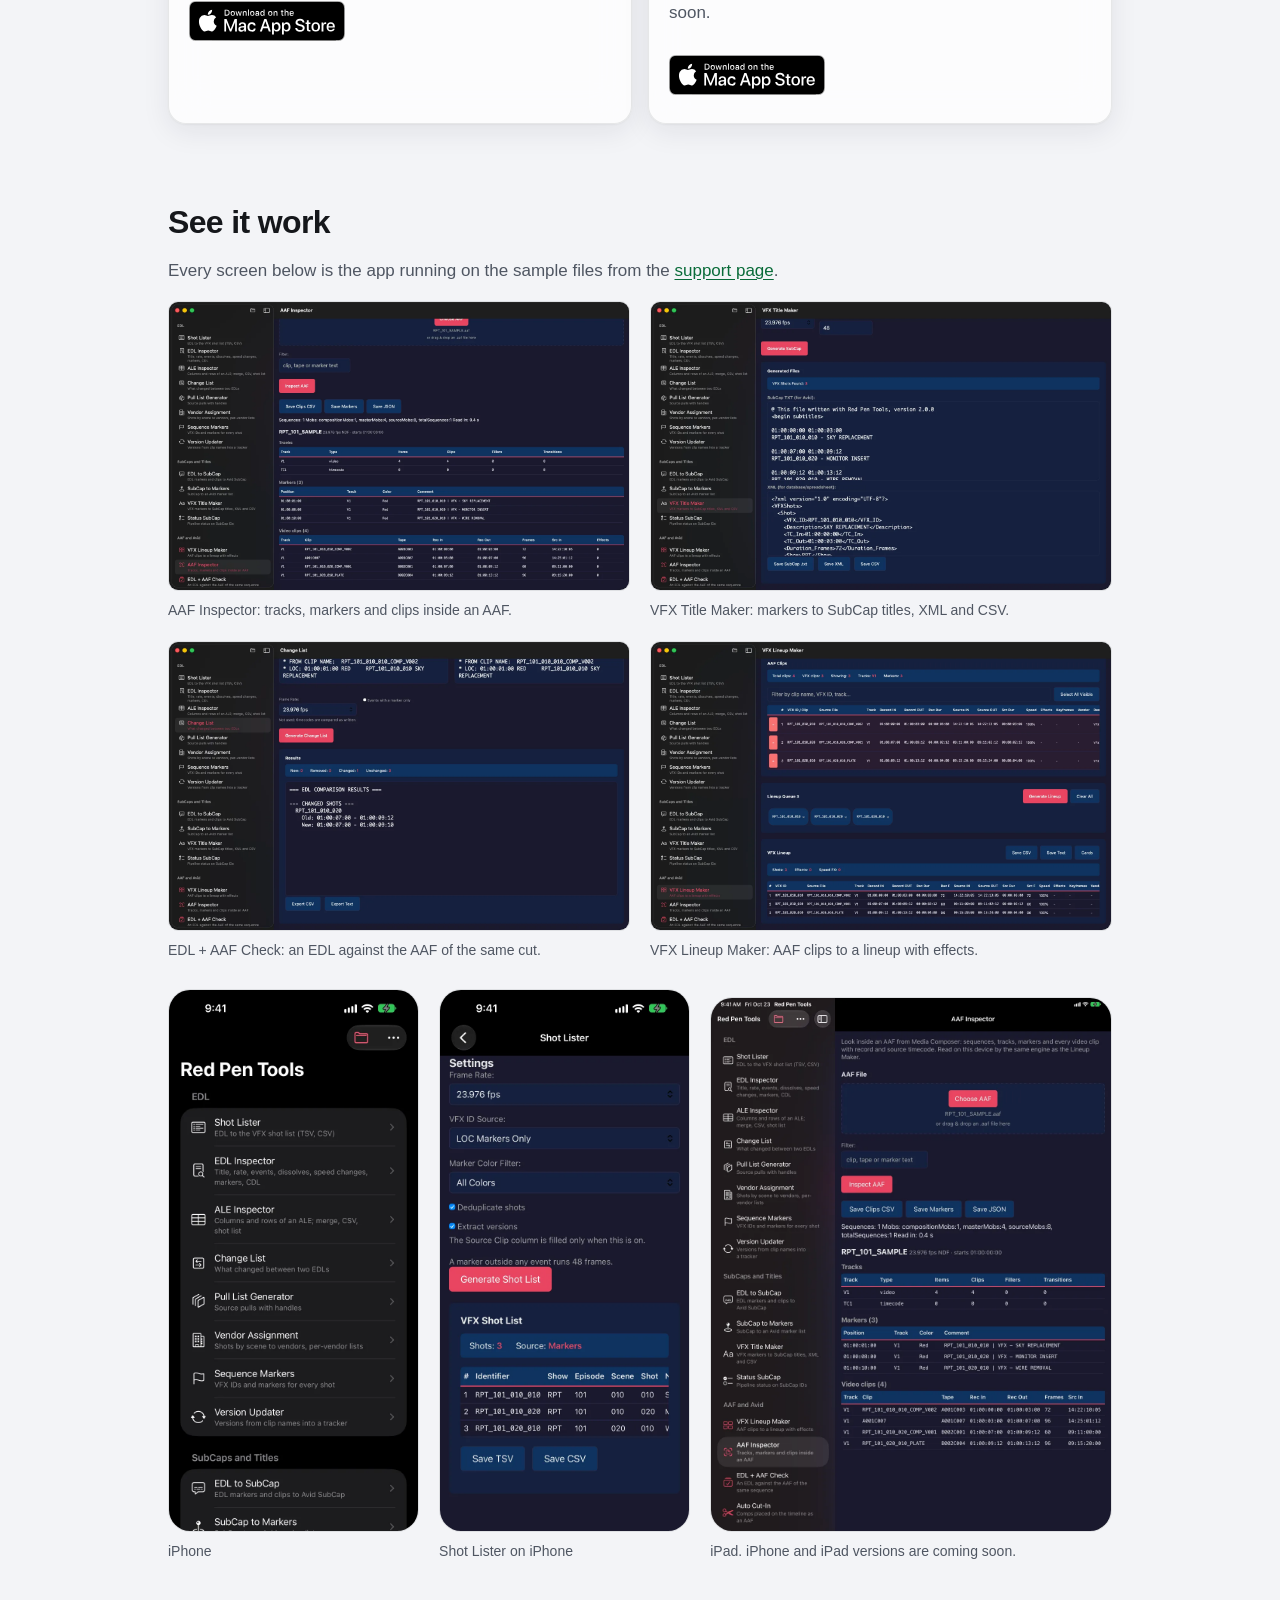
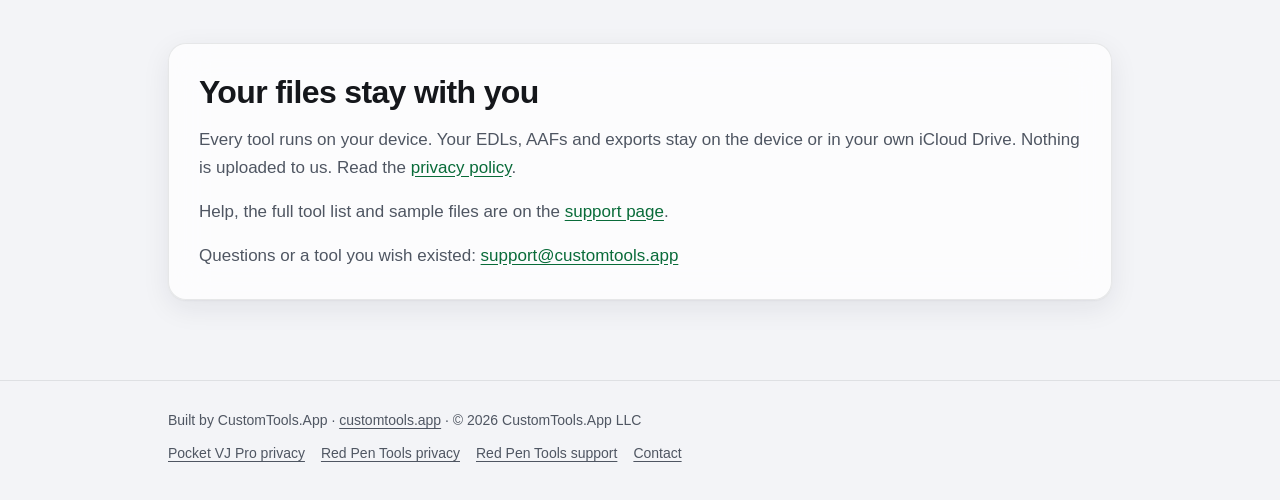
==== commit 9f70a6f5: "Home: Red Pen Tools 2.0 screenshots (Mac hero + gallery, iPhone and iPad) Co-Authored-By: Claude Opu" ====
--- a/index.html
+++ b/index.html
@@ -36,7 +36,7 @@
     <p class="lede">Small, fast tools for VFX editors cutting in Avid. Shot lists, pulls and titles straight from your EDLs, on Mac, iPhone and iPad.</p>
     <p class="muted">Works with Avid Media Composer, Premiere Pro and Final Cut Pro.</p>
     <div class="store-badge-row"><a class="store-badge" href="https://apps.apple.com/us/app/red-pen-tools/id6825196870" aria-label="Download Red Pen Tools on the Mac App Store"><picture><source srcset="assets/img/mac-app-store-badge-white.svg" media="(prefers-color-scheme: dark)"><img src="assets/img/mac-app-store-badge-black.svg" alt="Download on the Mac App Store" width="156" height="40"></picture></a><span class="muted">Red Pen Tools for Mac is out now. iPhone and iPad coming soon.</span></div>
-    <img src="assets/img/rpt-pens.jpg" alt="The Red Pen Tools pen marks in green, red and blue" width="1500" height="500" style="width:100%;height:auto;border-radius:16px;margin-top:16px">
+    <img class="hero-shot" src="assets/img/shots/mac-shot-lister.webp" alt="Red Pen Tools on Mac: the Shot Lister turning a sample EDL into a VFX shot list, with every tool in the sidebar" width="1440" height="900" fetchpriority="high">
   </div>
 </section>
 <section>
@@ -46,6 +46,23 @@
       <div class="card"><span class="pill">Classic</span><h3>VFX Shot Puller</h3><p class="muted">Splits a master QuickTime into individual shot files with handles, straight from your markers, and prints pull slips.</p><a class="store-badge" href="https://apps.apple.com/us/app/vfx-shot-puller/id1511198558" aria-label="Download VFX Shot Puller on the Mac App Store"><picture><source srcset="assets/img/mac-app-store-badge-white.svg" media="(prefers-color-scheme: dark)"><img src="assets/img/mac-app-store-badge-black.svg" alt="Download on the Mac App Store" width="156" height="40"></picture></a></div>
       <div class="card"><span class="pill">Classic</span><h3>VFX Title Maker</h3><p class="muted">Turns EDL markers into a SubCap file for Avid, so every VFX shot carries its ID on screen.</p><a class="store-badge" href="https://apps.apple.com/us/app/vfx-title-maker/id1511198381" aria-label="Download VFX Title Maker on the Mac App Store"><picture><source srcset="assets/img/mac-app-store-badge-white.svg" media="(prefers-color-scheme: dark)"><img src="assets/img/mac-app-store-badge-black.svg" alt="Download on the Mac App Store" width="156" height="40"></picture></a></div>
       <div class="card"><span class="pill">New for Mac</span><h3>Red Pen Tools</h3><p class="muted">All 19 tools in one app: change lists, lineups, pull lists, vendor assignment, EDL, ALE and AAF inspectors, and timecode and speed math. iPhone and iPad coming soon.</p><a class="store-badge" href="https://apps.apple.com/us/app/red-pen-tools/id6825196870" aria-label="Download Red Pen Tools on the Mac App Store"><picture><source srcset="assets/img/mac-app-store-badge-white.svg" media="(prefers-color-scheme: dark)"><img src="assets/img/mac-app-store-badge-black.svg" alt="Download on the Mac App Store" width="156" height="40"></picture></a></div>
+    </div>
+  </div>
+</section>
+<section>
+  <div class="wrap">
+    <h2>See it work</h2>
+    <p class="muted">Every screen below is the app running on the sample files from the <a href="support/">support page</a>.</p>
+    <div class="shots-grid">
+      <figure><img src="assets/img/shots/mac-aaf-inspector.webp" alt="AAF Inspector showing the tracks, markers and clips inside an Avid AAF" width="1440" height="900" loading="lazy"><figcaption>AAF Inspector: tracks, markers and clips inside an AAF.</figcaption></figure>
+      <figure><img src="assets/img/shots/mac-title-maker.webp" alt="VFX Title Maker turning VFX markers into SubCap titles" width="1440" height="900" loading="lazy"><figcaption>VFX Title Maker: markers to SubCap titles, XML and CSV.</figcaption></figure>
+      <figure><img src="assets/img/shots/mac-edl-compare.webp" alt="EDL and AAF Check comparing an EDL against the AAF of the same sequence" width="1440" height="900" loading="lazy"><figcaption>EDL + AAF Check: an EDL against the AAF of the same cut.</figcaption></figure>
+      <figure><img src="assets/img/shots/mac-lineup-maker.webp" alt="VFX Lineup Maker building a lineup from AAF clips with effects" width="1440" height="900" loading="lazy"><figcaption>VFX Lineup Maker: AAF clips to a lineup with effects.</figcaption></figure>
+    </div>
+    <div class="shots-devices">
+      <figure><img src="assets/img/shots/iphone-home.webp" alt="Red Pen Tools on iPhone: the tool list" width="660" height="1434" loading="lazy"><figcaption>iPhone</figcaption></figure>
+      <figure><img src="assets/img/shots/iphone-shot-lister.webp" alt="Shot Lister on iPhone" width="660" height="1434" loading="lazy"><figcaption>Shot Lister on iPhone</figcaption></figure>
+      <figure><img src="assets/img/shots/ipad-aaf-inspector.webp" alt="AAF Inspector on iPad" width="1032" height="1376" loading="lazy"><figcaption>iPad. iPhone and iPad versions are coming soon.</figcaption></figure>
     </div>
   </div>
 </section>
--- a/assets/site.css
+++ b/assets/site.css
@@ -450,3 +450,13 @@
 .card .store-badge{margin-top:12px}
 .store-list .store-badge{vertical-align:middle;margin-left:6px}
 .store-list .store-badge img{height:32px}
+
+/* Red Pen Tools 2.0 screenshots: hero window + gallery */
+.hero-shot{width:100%;height:auto;margin-top:20px;border-radius:12px;border:1px solid var(--border);box-shadow:0 24px 60px rgba(0,0,0,.35)}
+.shots-grid{display:grid;grid-template-columns:repeat(2,minmax(0,1fr));gap:20px;margin-top:16px}
+.shots-grid figure,.shots-devices figure{margin:0}
+.shots-grid img,.shots-devices img{width:100%;height:auto;display:block;border-radius:10px;border:1px solid var(--border)}
+.shots-grid figcaption,.shots-devices figcaption{font-size:14px;color:var(--muted,#8a8f98);margin-top:8px}
+.shots-devices{display:grid;grid-template-columns:1fr 1fr 1.6fr;gap:20px;align-items:end;margin-top:28px}
+.shots-devices img{border-radius:22px}
+@media (max-width:720px){.shots-grid{grid-template-columns:1fr}.shots-devices{grid-template-columns:1fr 1fr}.shots-devices figure:last-child{grid-column:1/-1}}
